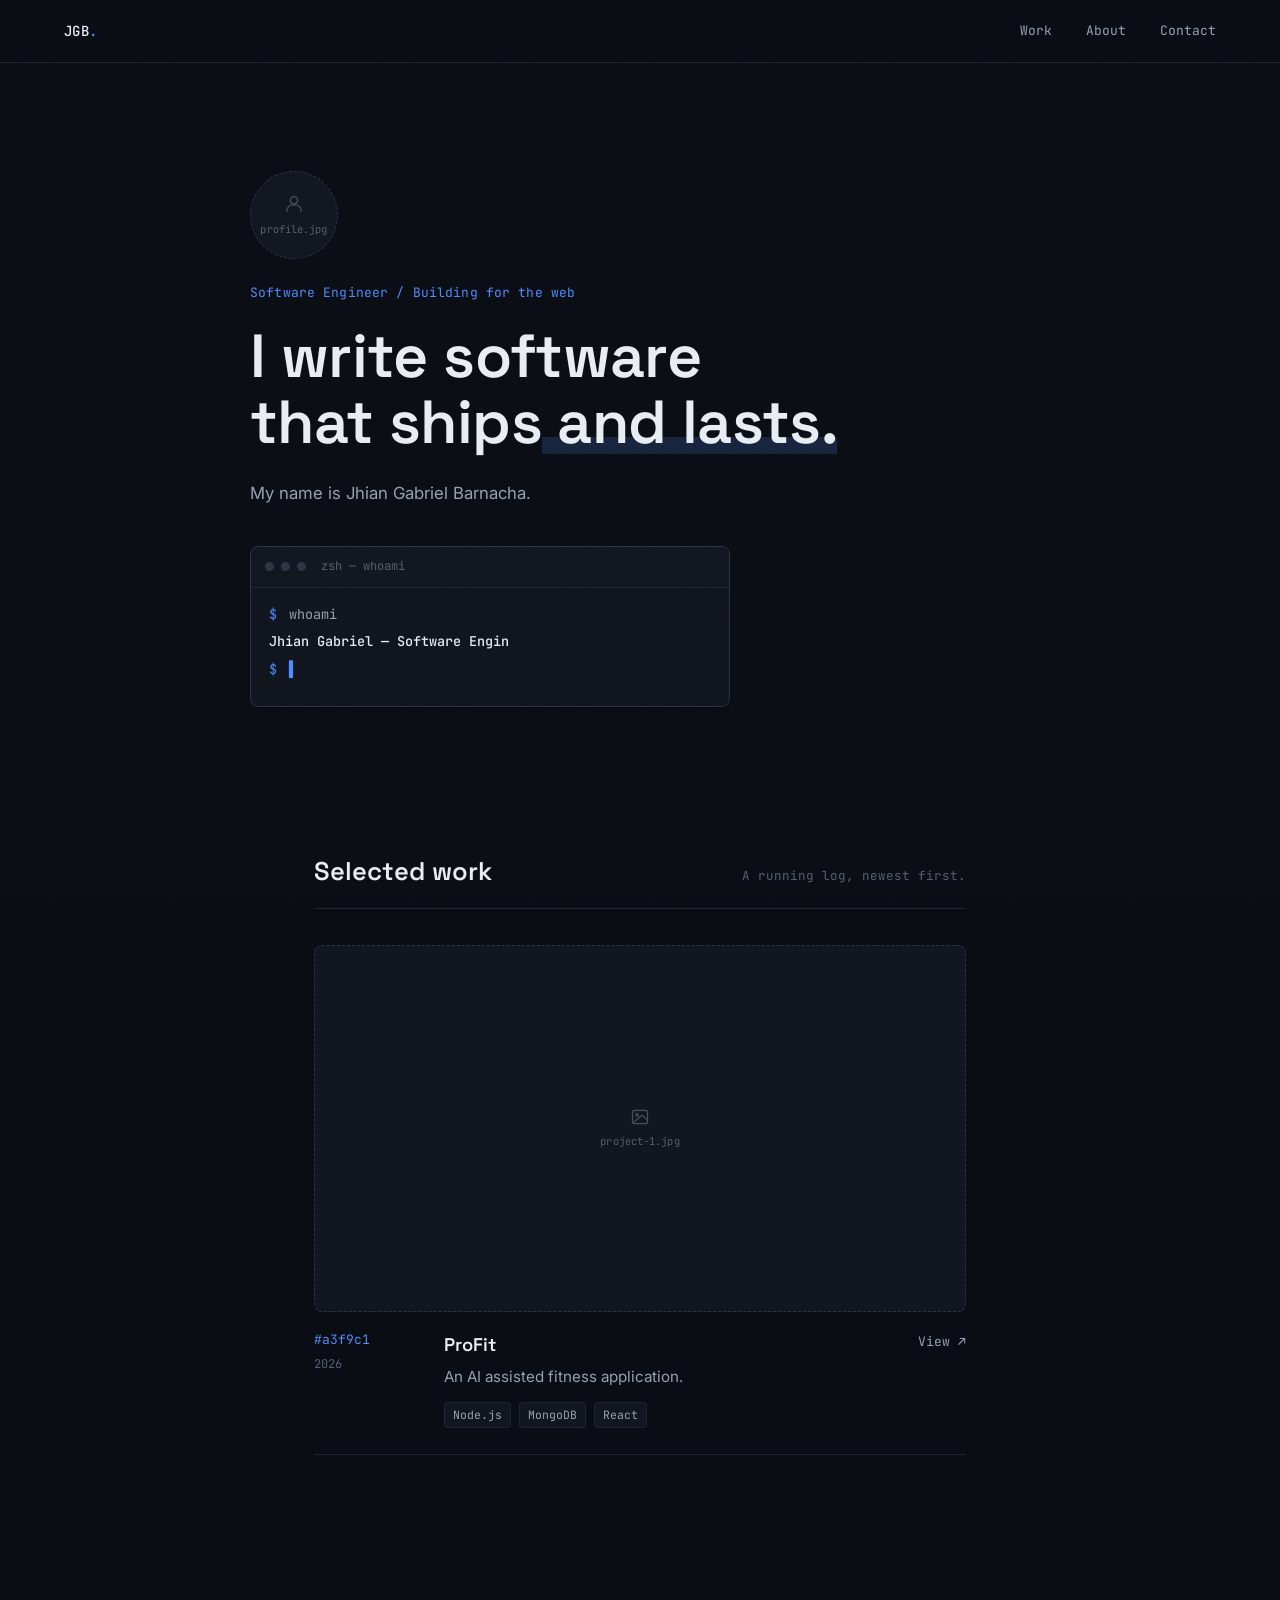
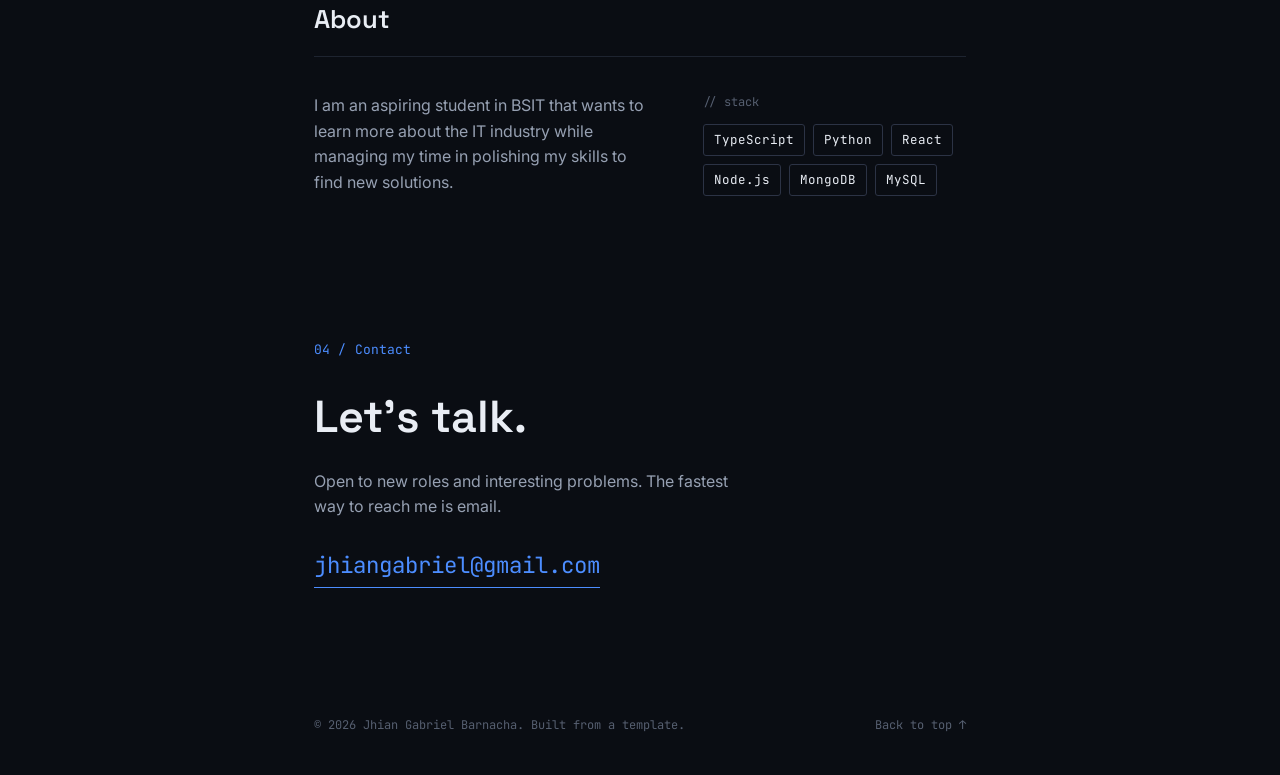
==== index.html @ bc2b0235 "Add files via upload" ====
<!DOCTYPE html>
<html lang="en">
<head>
<meta charset="UTF-8">
<meta name="viewport" content="width=device-width, initial-scale=1.0">
<title>Jhian Gabriel — Software Engineer</title>
<meta name="description" content="Portfolio of Your Name, software engineer.">
<link rel="preconnect" href="https://fonts.googleapis.com">
<link rel="preconnect" href="https://fonts.gstatic.com" crossorigin>
<link href="https://fonts.googleapis.com/css2?family=Space+Grotesk:wght@400;500;600;700&family=Inter:wght@400;500;600&family=JetBrains+Mono:wght@400;500&display=swap" rel="stylesheet">
<link rel="stylesheet" href="styles.css">
</head>
<body>

<div class="grain"></div>

<header class="topbar">
  <a href="#top" class="brand">JGB<span class="brand-dot">.</span></a>
  <nav class="nav">
    <a href="#work"><span class="nav-key"></span>Work</a>
    <a href="#about"><span class="nav-key"></span>About</a>
    <a href="#contact"><span class="nav-key"></span>Contact</a>
  </nav>
</header>

<main id="top">

  <section class="hero">
    <div class="hero-inner">
      <div class="avatar media-frame">
        <span class="media-placeholder">
          <svg viewBox="0 0 24 24" fill="none" stroke="currentColor" stroke-width="1.5" stroke-linecap="round" stroke-linejoin="round"><circle cx="12" cy="8" r="4"></circle><path d="M4 20c0-4.4 3.6-7 8-7s8 2.6 8 7"></path></svg>
          profile.jpg
        </span>
        <img src="profile.jpg" alt="Photo of Jhian Gabriel Barnacha" onerror="this.style.display='none'">
      </div>
      <p class="eyebrow">Software Engineer / Building for the web</p>
      <h1 class="headline">
        <span class="line">I write software</span>
        <span class="line">that ships<span class="accent-underline">&nbsp;and lasts.</span></span>
      </h1>
      <p class="dek">My name is Jhian Gabriel Barnacha.</p>
      <div class="terminal" aria-hidden="true">
        <div class="terminal-bar">
          <span class="dot"></span><span class="dot"></span><span class="dot"></span>
          <span class="terminal-title">zsh — whoami</span>
        </div>
        <div class="terminal-body">
          <p><span class="prompt">$</span> whoami</p>
          <p class="type-line" id="typeLine"></p>
          <p><span class="prompt">$</span> <span class="cursor">▌</span></p>
        </div>
      </div>
    </div>
  </section>

  <section class="work" id="work">
    <div class="section-head">
      <h2>Selected work</h2>
      <p class="section-note">A running log, newest first.</p>
    </div>

    <ul class="log">

      <li class="entry">
        <div class="entry-media media-frame">
          <span class="media-placeholder">
            <svg viewBox="0 0 24 24" fill="none" stroke="currentColor" stroke-width="1.5" stroke-linecap="round" stroke-linejoin="round"><rect x="3" y="4" width="18" height="16" rx="2"></rect><circle cx="8.5" cy="9.5" r="1.5"></circle><path d="M21 16l-5.5-5.5a1.5 1.5 0 0 0-2 0L4 19"></path></svg>
            project-1.jpg
          </span>
          <img src="project-1.jpg" alt="Screenshot of ProFit" onerror="this.style.display='none'">
        </div>
        <div class="entry-row">
          <div class="entry-meta">
            <span class="hash">#a3f9c1</span>
            <span class="date">2026</span>
          </div>
          <div class="entry-body">
            <h3>ProFit</h3>
            <p>An AI assisted fitness application.</p>
            <ul class="stack">
              <li>Node.js</li>
              <li>MongoDB</li>
              <li>React</li>
            </ul>
          </div>
          <a class="entry-link" href="#" target="_blank" rel="noopener">View ↗</a>
        </div>
      </li>

    </ul>
  </section>

  <section class="about" id="about">
    <div class="section-head">
      <h2>About</h2>
    </div>
    <div class="about-grid">
      <p class="about-copy">
        I am an aspiring student in BSIT that wants to learn more about the IT industry while managing my time in polishing my skills to find new solutions.
      </p>
      <div class="skills">
        <p class="skills-label">// stack</p>
        <div class="skills-grid">
          <span>TypeScript</span>
          <span>Python</span>
          <span>React</span>
          <span>Node.js</span>
          <span>MongoDB</span>
          <span>MySQL</span>
        </div>
      </div>
    </div>
  </section>

  <section class="contact" id="contact">
    <div class="contact-inner">
      <p class="eyebrow">04 / Contact</p>
      <h2>Let's talk.</h2>
      <p class="contact-copy">Open to new roles and interesting problems.
        The fastest way to reach me is email.</p>
      <a class="contact-email" href="https://mail.google.com/mail/u/0/?view=cm&to=jhiangabriel@gmail.com">jhiangabriel@gmail.com</a>
      </div>
    </div>
  </section>

</main>

<footer class="footer">
  <p>© <span id="year"></span> Jhian Gabriel Barnacha. Built from a template.</p>
  <a href="#top" class="to-top">Back to top ↑</a>
</footer>

<script src="script.js"></script>
</body>
</html>
---- styles.css ----
/* ---------------------------------------------
   Tokens
--------------------------------------------- */
:root {
  --bg: #0A0D13;
  --bg-alt: #12161F;
  --ink: #E9EDF4;
  --ink-soft: #96A0B2;
  --ink-faint: #565F70;
  --accent: #4C8DFF;
  --accent-soft: #17243D;
  --line: #1E2430;
  --line-strong: #2C3345;

  --font-display: 'Space Grotesk', ui-sans-serif, sans-serif;
  --font-body: 'Inter', ui-sans-serif, sans-serif;
  --font-mono: 'JetBrains Mono', ui-monospace, monospace;

  --max: 780px;
  --gutter: clamp(24px, 6vw, 64px);
}

* { box-sizing: border-box; margin: 0; padding: 0; }

html { scroll-behavior: smooth; }

body {
  background: var(--bg);
  color: var(--ink);
  font-family: var(--font-body);
  font-size: 16px;
  line-height: 1.6;
  -webkit-font-smoothing: antialiased;
}

a { color: inherit; text-decoration: none; }

ul { list-style: none; }

::selection { background: var(--accent-soft); color: var(--accent); }

:focus-visible {
  outline: 2px solid var(--accent);
  outline-offset: 3px;
}

/* subtle paper grain, purely decorative */
.grain {
  position: fixed;
  inset: 0;
  pointer-events: none;
  z-index: 999;
  opacity: 0.025;
  background-image: url("data:image/svg+xml,%3Csvg xmlns='http://www.w3.org/2000/svg' width='120' height='120'%3E%3Cfilter id='n'%3E%3CfeTurbulence type='fractalNoise' baseFrequency='0.9' numOctaves='2' stitchTiles='stitch'/%3E%3C/filter%3E%3Crect width='100%25' height='100%25' filter='url(%23n)'/%3E%3C/svg%3E");
}

/* ---------------------------------------------
   Topbar
--------------------------------------------- */
.topbar {
  position: sticky;
  top: 0;
  z-index: 10;
  display: flex;
  align-items: center;
  justify-content: space-between;
  padding: 20px var(--gutter);
  background: rgba(10, 13, 19, 0.86);
  backdrop-filter: blur(8px);
  border-bottom: 1px solid var(--line);
}

.brand {
  font-family: var(--font-mono);
  font-weight: 500;
  font-size: 14px;
  letter-spacing: 0.02em;
}
.brand-dot { color: var(--accent); }

.nav {
  display: flex;
  gap: 28px;
}
.nav a {
  font-family: var(--font-mono);
  font-size: 13px;
  color: var(--ink-soft);
  display: inline-flex;
  align-items: baseline;
  gap: 6px;
  transition: color 0.15s ease;
}
.nav a:hover { color: var(--ink); }
.nav-key {
  color: var(--ink-faint);
  font-size: 11px;
}

.resume-link {
  font-family: var(--font-mono);
  font-size: 13px;
  border: 1px solid var(--line-strong);
  padding: 6px 12px;
  border-radius: 3px;
  transition: border-color 0.15s ease, color 0.15s ease;
}
.resume-link:hover {
  border-color: var(--accent);
  color: var(--accent);
}

@media (max-width: 640px) {
  .nav { display: none; }
}

/* ---------------------------------------------
   Hero
--------------------------------------------- */
.hero {
  padding: clamp(56px, 12vh, 120px) var(--gutter) clamp(40px, 8vh, 80px);
}
.hero-inner {
  max-width: var(--max);
  margin: 0 auto;
}

.eyebrow {
  font-family: var(--font-mono);
  font-size: 13px;
  color: var(--accent);
  margin-bottom: 20px;
  letter-spacing: 0.01em;
}

.headline {
  font-family: var(--font-display);
  font-weight: 600;
  font-size: clamp(2.4rem, 6vw, 3.8rem);
  line-height: 1.08;
  letter-spacing: -0.01em;
  margin-bottom: 24px;
}
.headline .line { display: block; }

.accent-underline {
  background-image: linear-gradient(var(--accent-soft), var(--accent-soft));
  background-repeat: no-repeat;
  background-size: 100% 0.28em;
  background-position: 0 88%;
}

.dek {
  max-width: 46ch;
  font-size: 1.05rem;
  color: var(--ink-soft);
  margin-bottom: 40px;
}
.dek strong { color: var(--ink); font-weight: 600; }

/* Image placeholder frames (profile + project photos) */
.media-frame {
  position: relative;
  overflow: hidden;
  background: var(--bg-alt);
  border: 1px dashed var(--line-strong);
  display: flex;
  align-items: center;
  justify-content: center;
}
.media-frame img {
  position: absolute;
  inset: 0;
  width: 100%;
  height: 100%;
  object-fit: cover;
  display: block;
}
.media-placeholder {
  display: flex;
  flex-direction: column;
  align-items: center;
  gap: 6px;
  color: var(--ink-faint);
  font-family: var(--font-mono);
  font-size: 10.5px;
  letter-spacing: 0.01em;
  text-align: center;
  padding: 10px;
}
.media-placeholder svg {
  width: 20px;
  height: 20px;
  opacity: 0.8;
}

.avatar {
  width: 88px;
  height: 88px;
  border-radius: 50%;
  margin-bottom: 24px;
}
.avatar .media-placeholder svg { width: 22px; height: 22px; }

/* Terminal signature element */
.terminal {
  max-width: 480px;
  border: 1px solid var(--line-strong);
  border-radius: 8px;
  overflow: hidden;
  background: #10141D;
  box-shadow: 0 1px 2px rgba(0, 0, 0, 0.35);
}
.terminal-bar {
  display: flex;
  align-items: center;
  gap: 7px;
  padding: 10px 14px;
  background: var(--bg-alt);
  border-bottom: 1px solid var(--line);
}
.dot {
  width: 9px; height: 9px;
  border-radius: 50%;
  background: var(--line-strong);
}
.terminal-title {
  margin-left: 8px;
  font-family: var(--font-mono);
  font-size: 12px;
  color: var(--ink-faint);
}
.terminal-body {
  padding: 16px 18px 20px;
  font-family: var(--font-mono);
  font-size: 13.5px;
  color: var(--ink-soft);
}
.terminal-body p { margin-bottom: 6px; }
.prompt { color: var(--accent); margin-right: 4px; }
.type-line {
  color: var(--ink);
  font-weight: 500;
  min-height: 1.2em;
}
.type-line::after {
  content: "";
}
.cursor {
  color: var(--accent);
  animation: blink 1s step-end infinite;
}
@keyframes blink { 50% { opacity: 0; } }

@media (prefers-reduced-motion: reduce) {
  .cursor { animation: none; }
}

/* ---------------------------------------------
   Section shared
--------------------------------------------- */
section { padding: clamp(48px, 8vh, 96px) var(--gutter); }
.work, .about, .contact {
  max-width: var(--max);
  margin: 0 auto;
}

.section-head {
  display: flex;
  align-items: baseline;
  justify-content: space-between;
  gap: 16px;
  margin-bottom: 36px;
  border-bottom: 1px solid var(--line);
  padding-bottom: 16px;
}
.section-head h2 {
  font-family: var(--font-display);
  font-size: 1.6rem;
  font-weight: 600;
}
.section-note {
  font-family: var(--font-mono);
  font-size: 12.5px;
  color: var(--ink-faint);
}

/* ---------------------------------------------
   Work log
--------------------------------------------- */
.log { display: flex; flex-direction: column; }

.entry {
  display: flex;
  flex-direction: column;
  gap: 18px;
  padding: 26px 0;
  border-bottom: 1px solid var(--line);
  transition: background 0.15s ease;
}
.entry:first-child { padding-top: 0; }

.entry-media {
  width: 100%;
  aspect-ratio: 16 / 9;
  border-radius: 8px;
}

.entry-row {
  display: grid;
  grid-template-columns: 110px 1fr auto;
  gap: 20px;
  align-items: start;
}

.entry-meta {
  display: flex;
  flex-direction: column;
  gap: 4px;
  font-family: var(--font-mono);
}
.hash { color: var(--accent); font-size: 13px; }
.date { color: var(--ink-faint); font-size: 12px; }

.entry-body h3 {
  font-family: var(--font-display);
  font-size: 1.15rem;
  font-weight: 600;
  margin-bottom: 6px;
}
.entry-body p {
  color: var(--ink-soft);
  font-size: 0.95rem;
  max-width: 48ch;
  margin-bottom: 12px;
}
.stack {
  display: flex;
  flex-wrap: wrap;
  gap: 8px;
}
.stack li {
  font-family: var(--font-mono);
  font-size: 11.5px;
  color: var(--ink-soft);
  background: var(--bg-alt);
  border: 1px solid var(--line);
  padding: 3px 8px;
  border-radius: 3px;
}

.entry-link {
  font-family: var(--font-mono);
  font-size: 13px;
  color: var(--ink-soft);
  white-space: nowrap;
  align-self: start;
  padding-top: 2px;
  transition: color 0.15s ease;
}
.entry-link:hover { color: var(--accent); }

@media (max-width: 640px) {
  .entry-row {
    grid-template-columns: 1fr;
    gap: 10px;
  }
  .entry-meta {
    flex-direction: row;
    gap: 10px;
  }
}

/* ---------------------------------------------
   About
--------------------------------------------- */
.about-grid {
  display: grid;
  grid-template-columns: 1.3fr 1fr;
  gap: 48px;
}
.about-copy {
  font-size: 1rem;
  color: var(--ink-soft);
}
.skills-label {
  font-family: var(--font-mono);
  font-size: 12px;
  color: var(--ink-faint);
  margin-bottom: 12px;
}
.skills-grid {
  display: flex;
  flex-wrap: wrap;
  gap: 8px;
}
.skills-grid span {
  font-family: var(--font-mono);
  font-size: 12.5px;
  border: 1px solid var(--line-strong);
  padding: 5px 10px;
  border-radius: 3px;
  color: var(--ink);
}

@media (max-width: 640px) {
  .about-grid {
    grid-template-columns: 1fr;
    gap: 28px;
  }
}

/* ---------------------------------------------
   Contact
--------------------------------------------- */
.contact { text-align: left; }
.contact-inner h2 {
  font-family: var(--font-display);
  font-size: clamp(2rem, 5vw, 2.8rem);
  font-weight: 600;
  margin: 8px 0 16px;
}
.contact-copy {
  color: var(--ink-soft);
  max-width: 44ch;
  margin-bottom: 28px;
}
.contact-email {
  display: inline-block;
  font-family: var(--font-mono);
  font-size: clamp(1.1rem, 3vw, 1.4rem);
  color: var(--accent);
  border-bottom: 1px solid var(--accent);
  padding-bottom: 3px;
  margin-bottom: 32px;
}
.socials {
  display: flex;
  gap: 24px;
  flex-wrap: wrap;
}
.socials a {
  font-family: var(--font-mono);
  font-size: 13px;
  color: var(--ink-soft);
  transition: color 0.15s ease;
}
.socials a:hover { color: var(--accent); }

/* ---------------------------------------------
   Footer
--------------------------------------------- */
.footer {
  display: flex;
  align-items: center;
  justify-content: space-between;
  padding: 24px var(--gutter) 40px;
  max-width: var(--max);
  margin: 0 auto;
  font-family: var(--font-mono);
  font-size: 12px;
  color: var(--ink-faint);
}
.to-top { color: var(--ink-faint); transition: color 0.15s ease; }
.to-top:hover { color: var(--accent); }
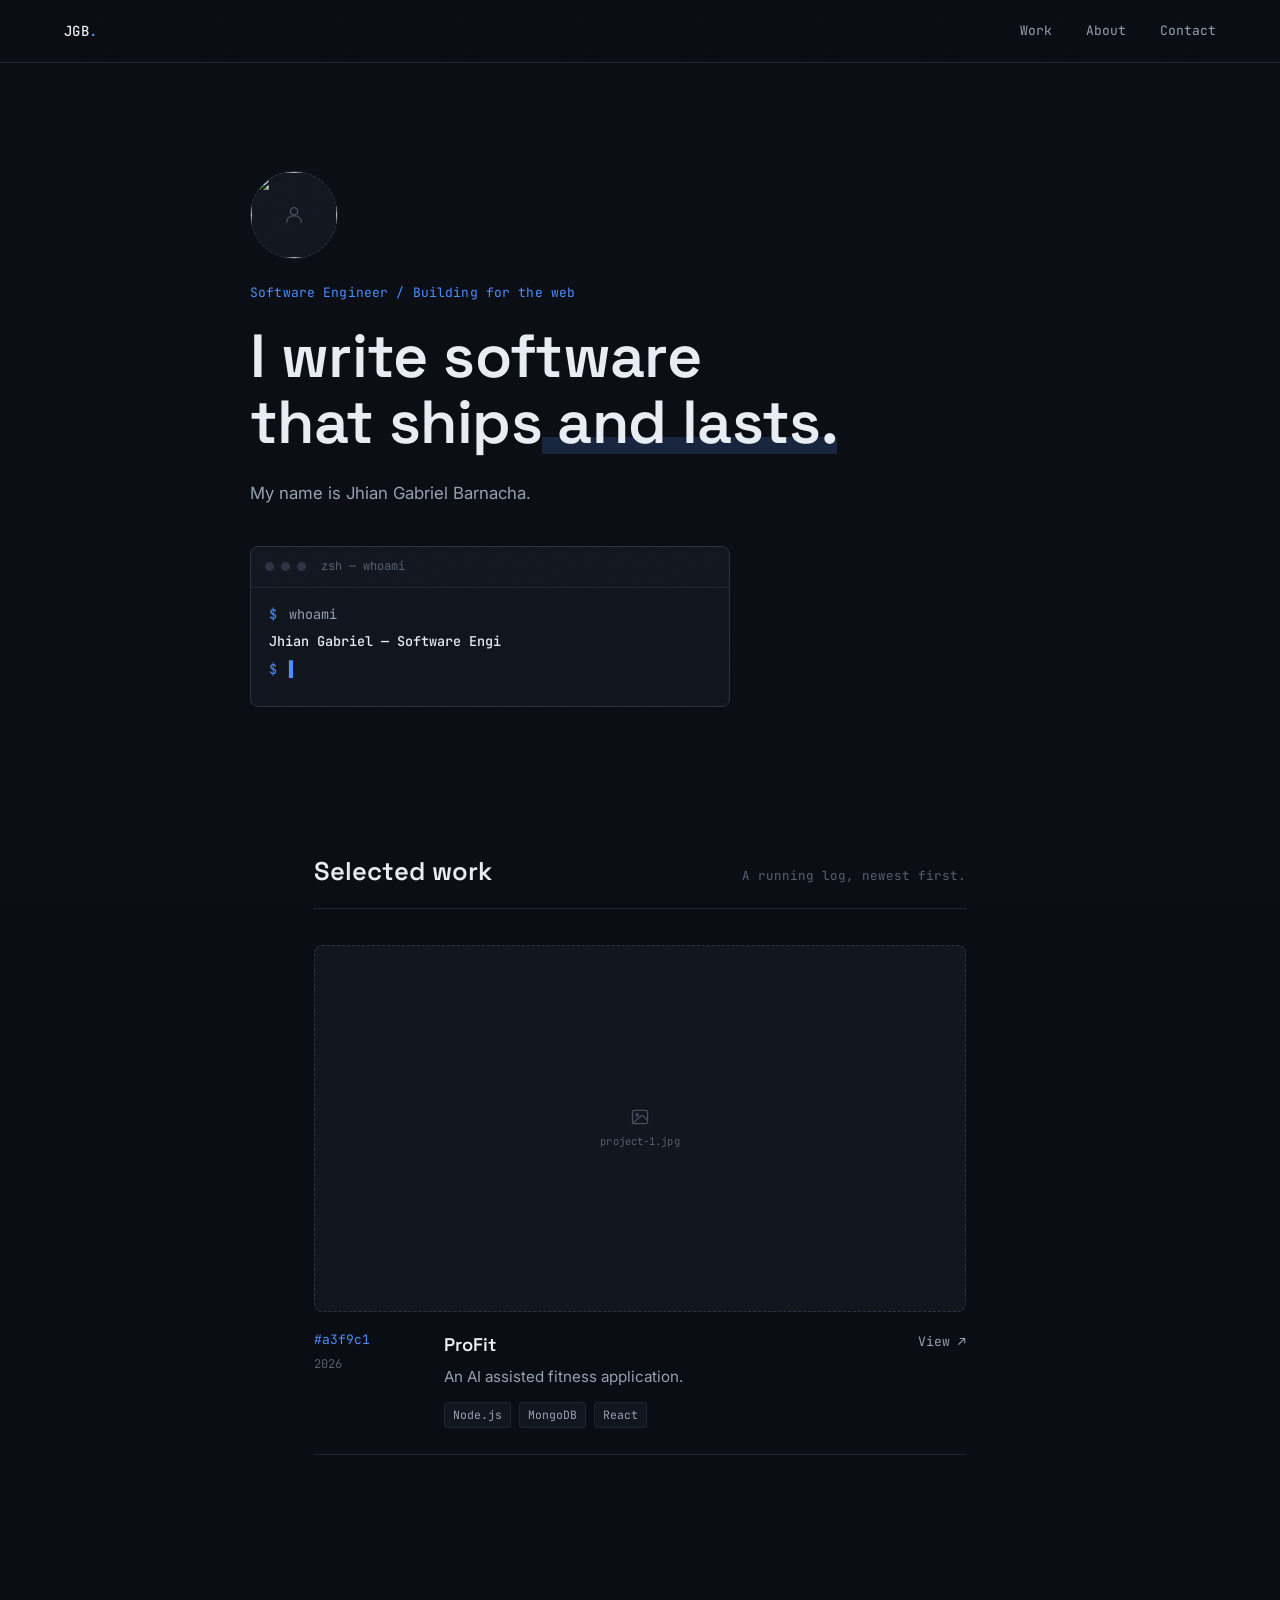
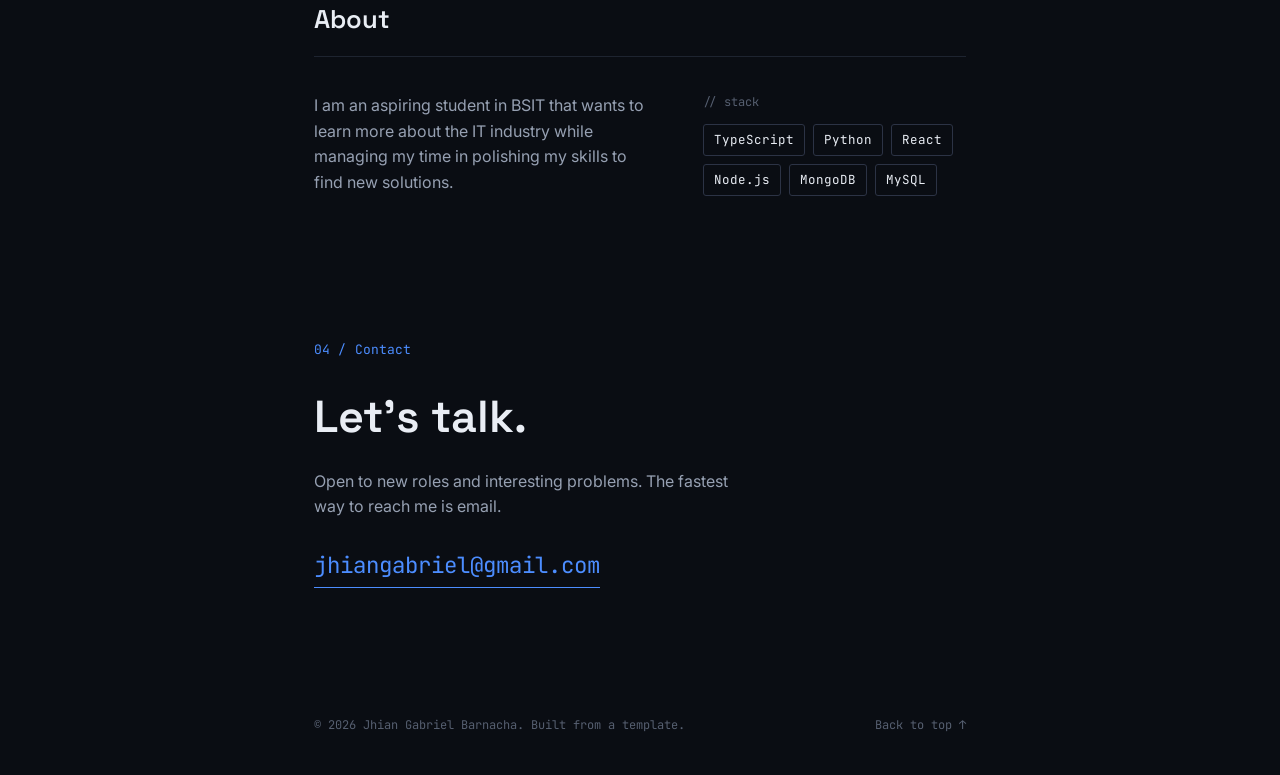
==== commit 5cf7f651: "Update index.html" ====
--- a/index.html
+++ b/index.html
@@ -30,7 +30,7 @@
       <div class="avatar media-frame">
         <span class="media-placeholder">
           <svg viewBox="0 0 24 24" fill="none" stroke="currentColor" stroke-width="1.5" stroke-linecap="round" stroke-linejoin="round"><circle cx="12" cy="8" r="4"></circle><path d="M4 20c0-4.4 3.6-7 8-7s8 2.6 8 7"></path></svg>
-          profile.jpg
+          <img src="profile.jpg">
         </span>
         <img src="profile.jpg" alt="Photo of Jhian Gabriel Barnacha" onerror="this.style.display='none'">
       </div>
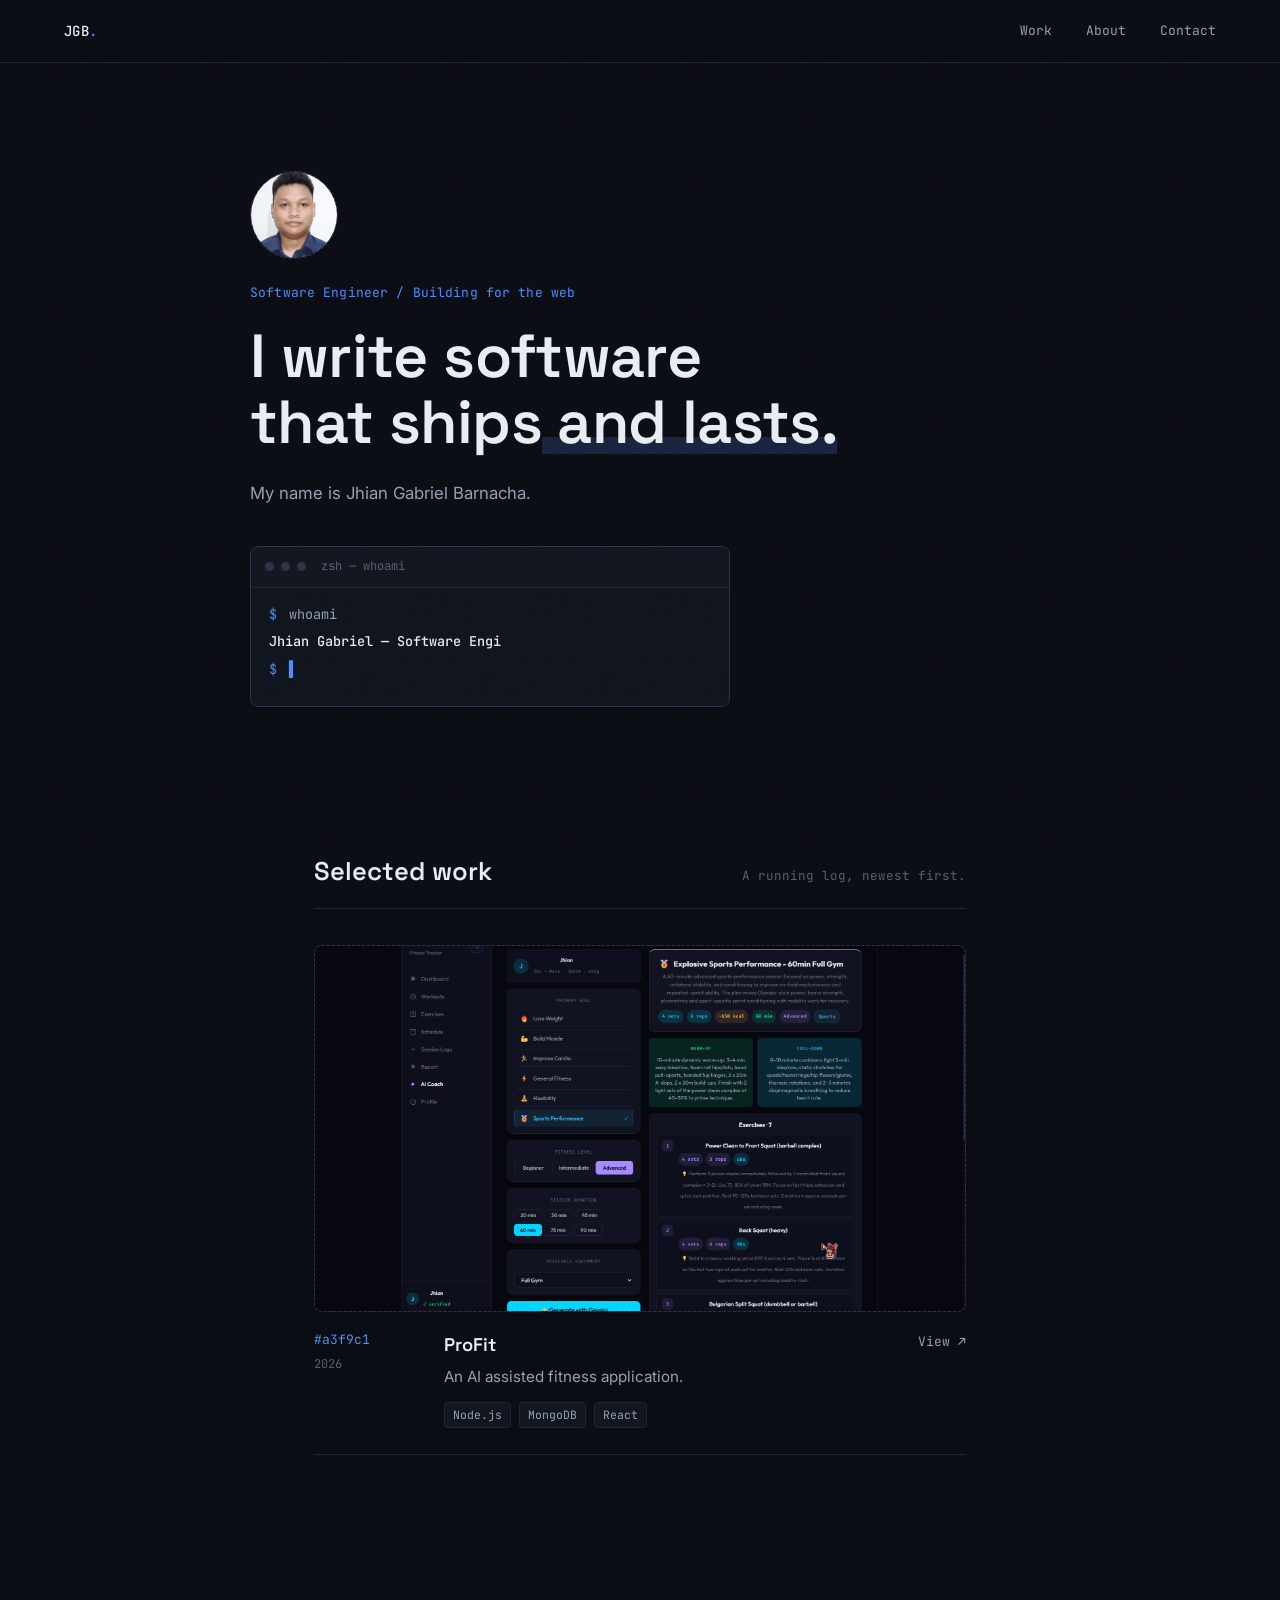
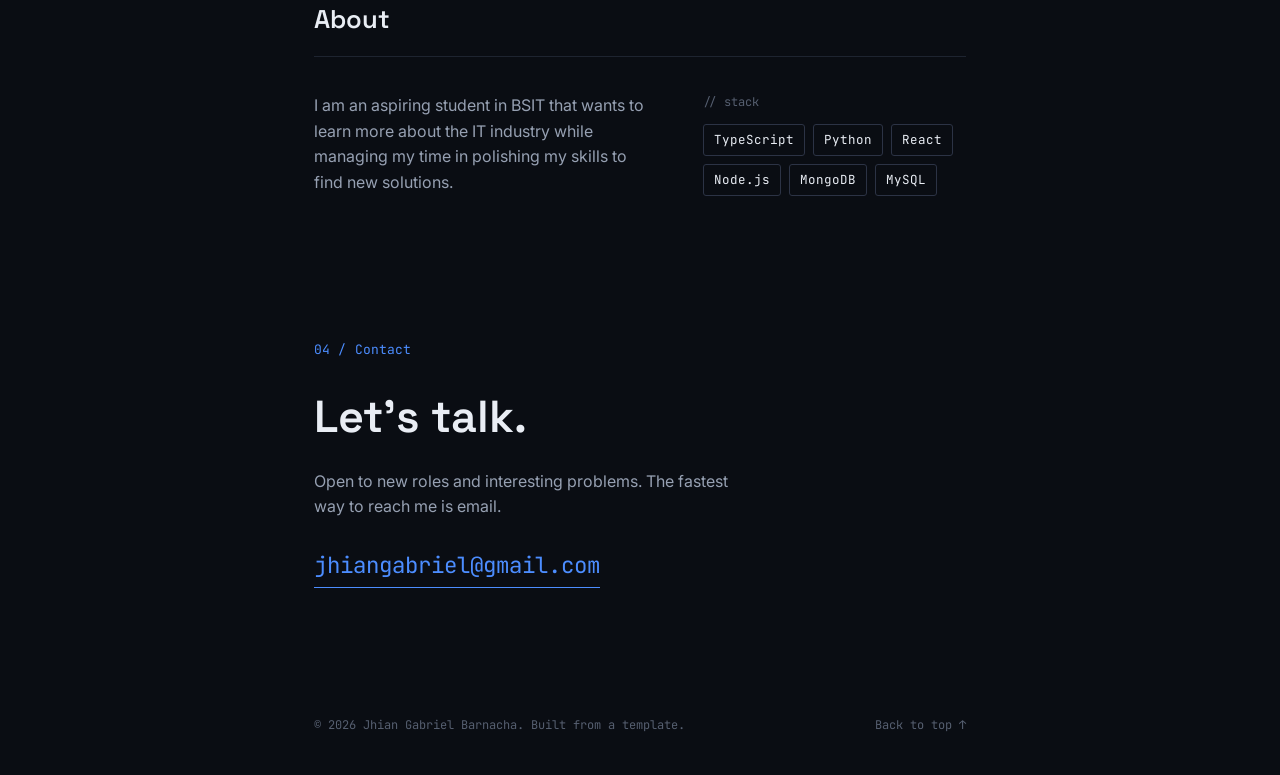
==== commit 01891ed8: "Update index.html" ====
--- a/index.html
+++ b/index.html
@@ -30,9 +30,9 @@
       <div class="avatar media-frame">
         <span class="media-placeholder">
           <svg viewBox="0 0 24 24" fill="none" stroke="currentColor" stroke-width="1.5" stroke-linecap="round" stroke-linejoin="round"><circle cx="12" cy="8" r="4"></circle><path d="M4 20c0-4.4 3.6-7 8-7s8 2.6 8 7"></path></svg>
-          <img src="profile.jpg">
+          profile.jpg
         </span>
-        <img src="profile.jpg" alt="Photo of Jhian Gabriel Barnacha" onerror="this.style.display='none'">
+        <img src="profile.png" alt="Photo of Jhian Gabriel Barnacha" onerror="this.style.display='none'">
       </div>
       <p class="eyebrow">Software Engineer / Building for the web</p>
       <h1 class="headline">
@@ -68,7 +68,7 @@
             <svg viewBox="0 0 24 24" fill="none" stroke="currentColor" stroke-width="1.5" stroke-linecap="round" stroke-linejoin="round"><rect x="3" y="4" width="18" height="16" rx="2"></rect><circle cx="8.5" cy="9.5" r="1.5"></circle><path d="M21 16l-5.5-5.5a1.5 1.5 0 0 0-2 0L4 19"></path></svg>
             project-1.jpg
           </span>
-          <img src="project-1.jpg" alt="Screenshot of ProFit" onerror="this.style.display='none'">
+          <img src="project-1.png" alt="Screenshot of ProFit" onerror="this.style.display='none'">
         </div>
         <div class="entry-row">
           <div class="entry-meta">
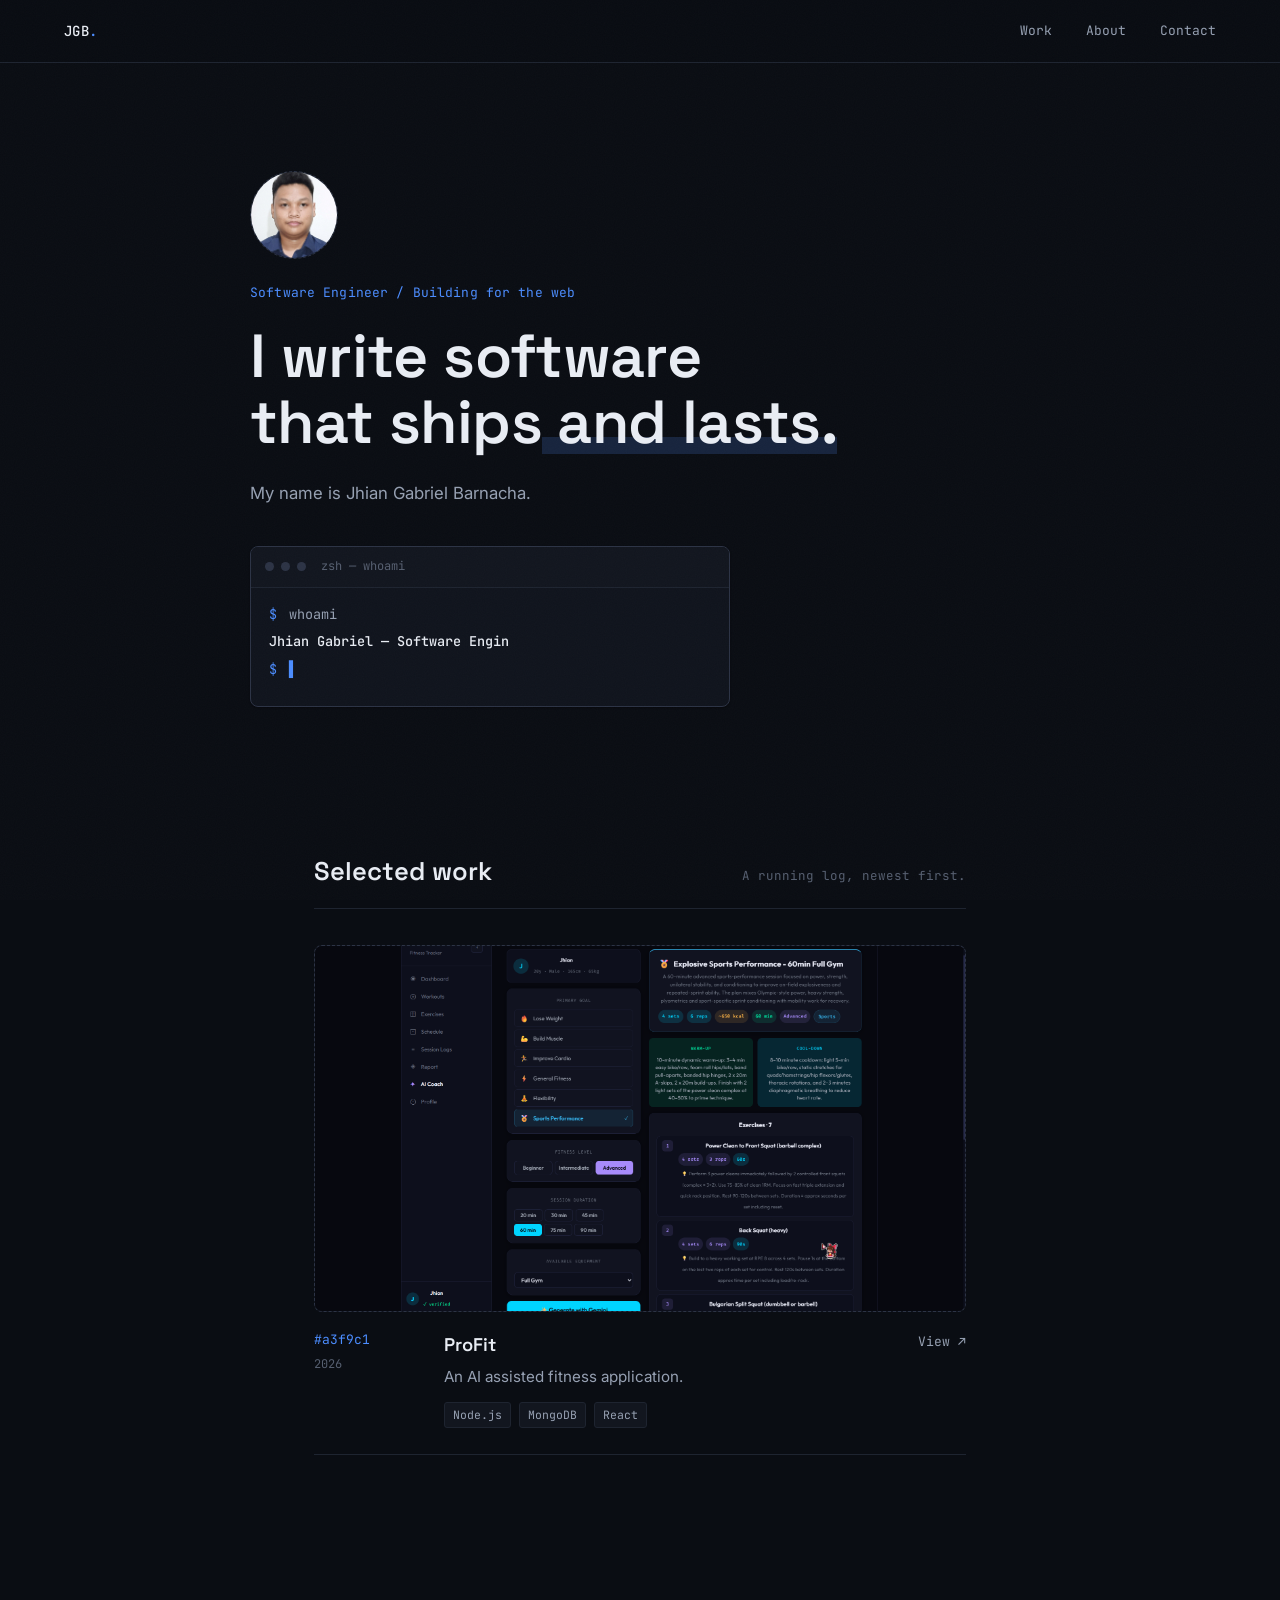
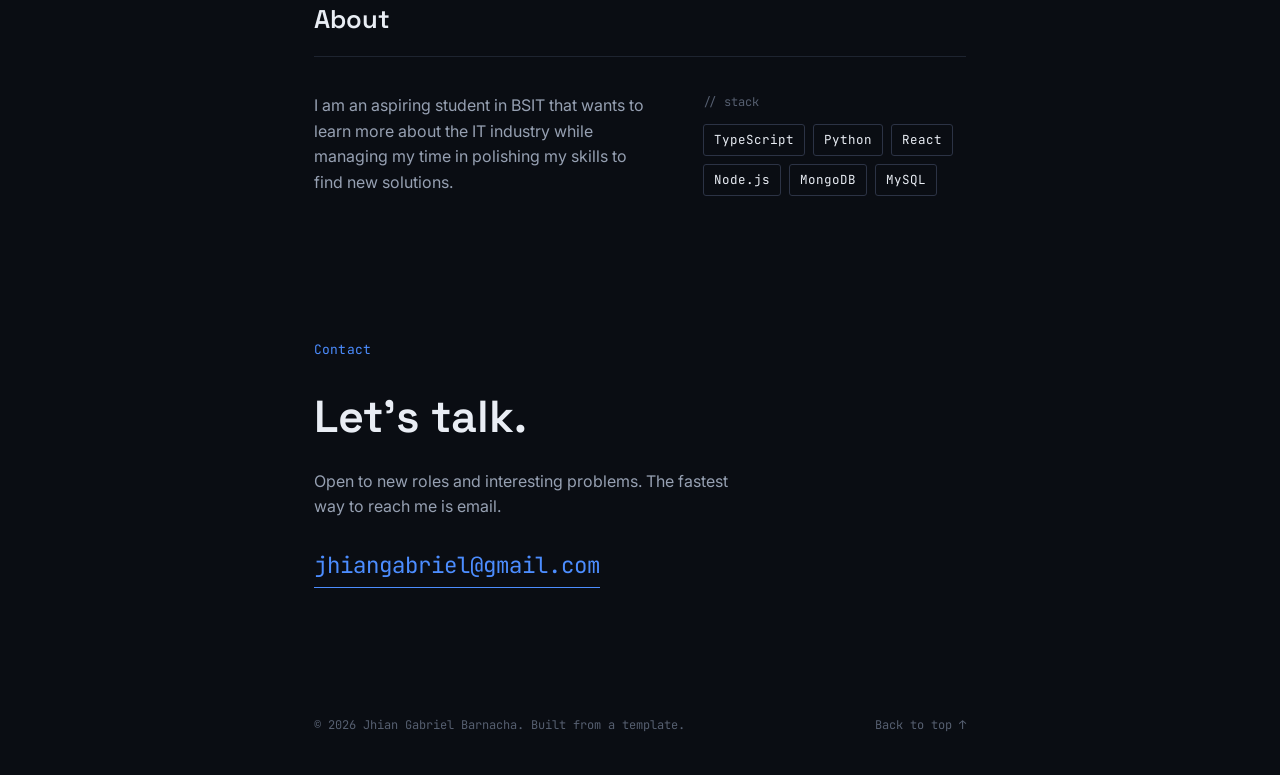
==== commit a161a7e0: "Update index.html" ====
--- a/index.html
+++ b/index.html
@@ -115,7 +115,7 @@
 
   <section class="contact" id="contact">
     <div class="contact-inner">
-      <p class="eyebrow">04 / Contact</p>
+      <p class="eyebrow">Contact</p>
       <h2>Let's talk.</h2>
       <p class="contact-copy">Open to new roles and interesting problems.
         The fastest way to reach me is email.</p>
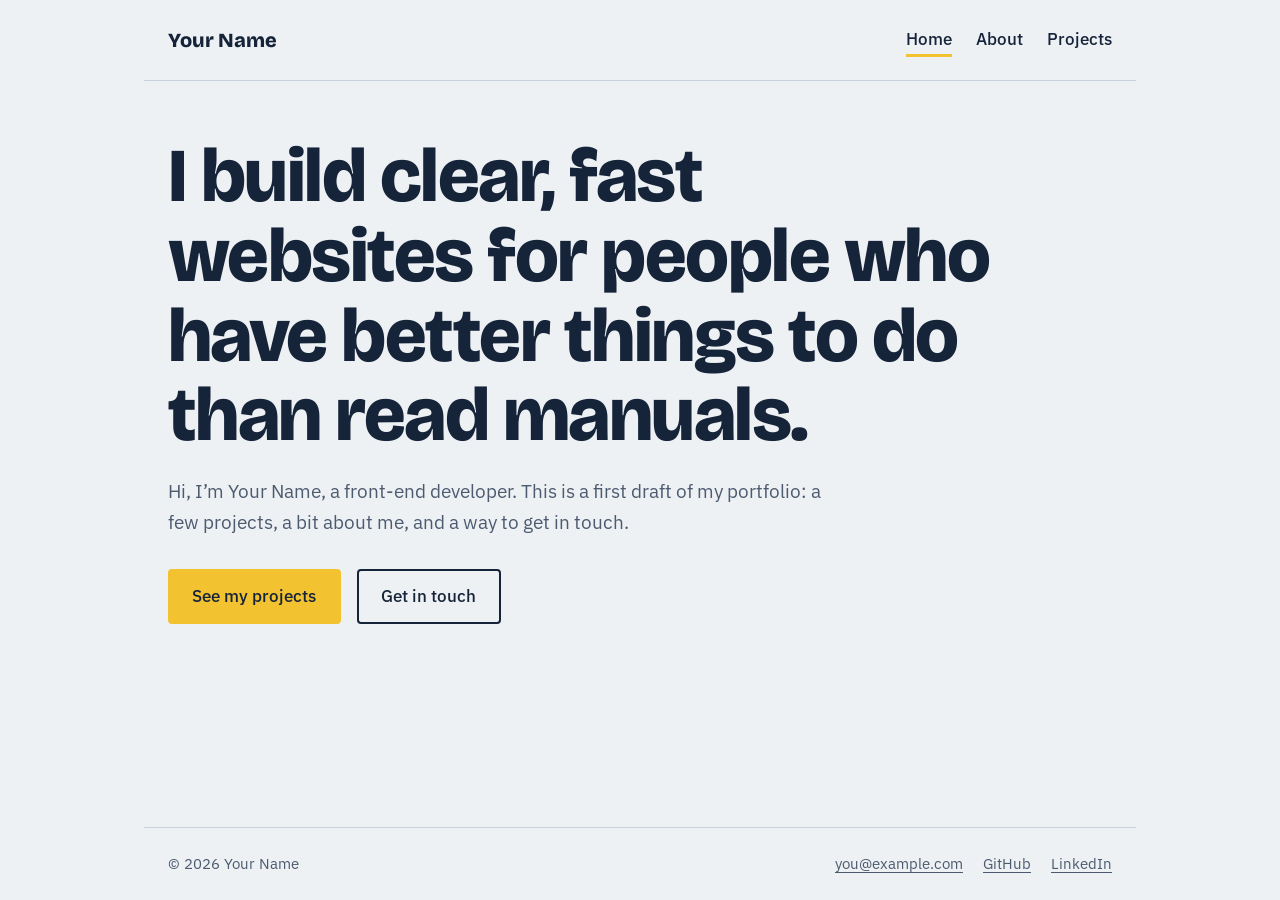
==== commit 3ea28d91: "Add files via upload" ====
--- a/index.html
+++ b/index.html
@@ -1,136 +1,44 @@
-<!DOCTYPE html>
+<!doctype html>
 <html lang="en">
 <head>
-<meta charset="UTF-8">
-<meta name="viewport" content="width=device-width, initial-scale=1.0">
-<title>Jhian Gabriel — Software Engineer</title>
-<meta name="description" content="Portfolio of Your Name, software engineer.">
-<link rel="preconnect" href="https://fonts.googleapis.com">
-<link rel="preconnect" href="https://fonts.gstatic.com" crossorigin>
-<link href="https://fonts.googleapis.com/css2?family=Space+Grotesk:wght@400;500;600;700&family=Inter:wght@400;500;600&family=JetBrains+Mono:wght@400;500&display=swap" rel="stylesheet">
-<link rel="stylesheet" href="styles.css">
+  <meta charset="UTF-8" />
+  <meta name="viewport" content="width=device-width, initial-scale=1.0" />
+  <title>Your Name – Portfolio</title>
+  <link rel="preconnect" href="https://fonts.googleapis.com" />
+  <link rel="preconnect" href="https://fonts.gstatic.com" crossorigin />
+  <link href="https://fonts.googleapis.com/css2?family=Bricolage+Grotesque:opsz,wght@12..96,500;12..96,700;12..96,800&family=IBM+Plex+Sans:wght@400;500&display=swap" rel="stylesheet" />
+  <link rel="stylesheet" href="styles.css" />
 </head>
 <body>
-
-<div class="grain"></div>
-
-<header class="topbar">
-  <a href="#top" class="brand">JGB<span class="brand-dot">.</span></a>
-  <nav class="nav">
-    <a href="#work"><span class="nav-key"></span>Work</a>
-    <a href="#about"><span class="nav-key"></span>About</a>
-    <a href="#contact"><span class="nav-key"></span>Contact</a>
-  </nav>
-</header>
-
-<main id="top">
-
-  <section class="hero">
-    <div class="hero-inner">
-      <div class="avatar media-frame">
-        <span class="media-placeholder">
-          <svg viewBox="0 0 24 24" fill="none" stroke="currentColor" stroke-width="1.5" stroke-linecap="round" stroke-linejoin="round"><circle cx="12" cy="8" r="4"></circle><path d="M4 20c0-4.4 3.6-7 8-7s8 2.6 8 7"></path></svg>
-          profile.jpg
-        </span>
-        <img src="profile.png" alt="Photo of Jhian Gabriel Barnacha" onerror="this.style.display='none'">
+<div class="shell">
+  <header class="header">
+    <a href="index.html" class="brand">Your Name</a>
+    <nav aria-label="Main">
+      <ul class="nav">
+        <li><a href="index.html" aria-current="page">Home</a></li>
+        <li><a href="about.html">About</a></li>
+        <li><a href="projects.html">Projects</a></li>
+      </ul>
+    </nav>
+  </header>
+  <main class="main">
+    <section class="page hero">
+      <h1>I build clear, fast websites for people who have better things to do than read manuals.</h1>
+      <p class="lede">Hi, I’m Your Name, a front-end developer. This is a first draft of my portfolio: a few projects, a bit about me, and a way to get in touch.</p>
+      <div class="actions">
+        <a class="btn" href="projects.html">See my projects</a>
+        <a class="btn ghost" href="mailto:you@example.com">Get in touch</a>
       </div>
-      <p class="eyebrow">Software Engineer / Building for the web</p>
-      <h1 class="headline">
-        <span class="line">I write software</span>
-        <span class="line">that ships<span class="accent-underline">&nbsp;and lasts.</span></span>
-      </h1>
-      <p class="dek">My name is Jhian Gabriel Barnacha.</p>
-      <div class="terminal" aria-hidden="true">
-        <div class="terminal-bar">
-          <span class="dot"></span><span class="dot"></span><span class="dot"></span>
-          <span class="terminal-title">zsh — whoami</span>
-        </div>
-        <div class="terminal-body">
-          <p><span class="prompt">$</span> whoami</p>
-          <p class="type-line" id="typeLine"></p>
-          <p><span class="prompt">$</span> <span class="cursor">▌</span></p>
-        </div>
-      </div>
-    </div>
-  </section>
-
-  <section class="work" id="work">
-    <div class="section-head">
-      <h2>Selected work</h2>
-      <p class="section-note">A running log, newest first.</p>
-    </div>
-
-    <ul class="log">
-
-      <li class="entry">
-        <div class="entry-media media-frame">
-          <span class="media-placeholder">
-            <svg viewBox="0 0 24 24" fill="none" stroke="currentColor" stroke-width="1.5" stroke-linecap="round" stroke-linejoin="round"><rect x="3" y="4" width="18" height="16" rx="2"></rect><circle cx="8.5" cy="9.5" r="1.5"></circle><path d="M21 16l-5.5-5.5a1.5 1.5 0 0 0-2 0L4 19"></path></svg>
-            project-1.jpg
-          </span>
-          <img src="project-1.png" alt="Screenshot of ProFit" onerror="this.style.display='none'">
-        </div>
-        <div class="entry-row">
-          <div class="entry-meta">
-            <span class="hash">#a3f9c1</span>
-            <span class="date">2026</span>
-          </div>
-          <div class="entry-body">
-            <h3>ProFit</h3>
-            <p>An AI assisted fitness application.</p>
-            <ul class="stack">
-              <li>Node.js</li>
-              <li>MongoDB</li>
-              <li>React</li>
-            </ul>
-          </div>
-          <a class="entry-link" href="#" target="_blank" rel="noopener">View ↗</a>
-        </div>
-      </li>
-
+    </section>
+  </main>
+  <footer class="footer">
+    <p>© 2026 Your Name</p>
+    <ul>
+      <li><a href="mailto:you@example.com">you@example.com</a></li>
+      <li><a href="https://github.com/">GitHub</a></li>
+      <li><a href="https://linkedin.com/">LinkedIn</a></li>
     </ul>
-  </section>
-
-  <section class="about" id="about">
-    <div class="section-head">
-      <h2>About</h2>
-    </div>
-    <div class="about-grid">
-      <p class="about-copy">
-        I am an aspiring student in BSIT that wants to learn more about the IT industry while managing my time in polishing my skills to find new solutions.
-      </p>
-      <div class="skills">
-        <p class="skills-label">// stack</p>
-        <div class="skills-grid">
-          <span>TypeScript</span>
-          <span>Python</span>
-          <span>React</span>
-          <span>Node.js</span>
-          <span>MongoDB</span>
-          <span>MySQL</span>
-        </div>
-      </div>
-    </div>
-  </section>
-
-  <section class="contact" id="contact">
-    <div class="contact-inner">
-      <p class="eyebrow">Contact</p>
-      <h2>Let's talk.</h2>
-      <p class="contact-copy">Open to new roles and interesting problems.
-        The fastest way to reach me is email.</p>
-      <a class="contact-email" href="https://mail.google.com/mail/u/0/?view=cm&to=jhiangabriel@gmail.com">jhiangabriel@gmail.com</a>
-      </div>
-    </div>
-  </section>
-
-</main>
-
-<footer class="footer">
-  <p>© <span id="year"></span> Jhian Gabriel Barnacha. Built from a template.</p>
-  <a href="#top" class="to-top">Back to top ↑</a>
-</footer>
-
-<script src="script.js"></script>
+  </footer>
+</div>
 </body>
 </html>
--- a/styles.css
+++ b/styles.css
@@ -1,465 +1,82 @@
-/* ---------------------------------------------
-   Tokens
---------------------------------------------- */
 :root {
-  --bg: #0A0D13;
-  --bg-alt: #12161F;
-  --ink: #E9EDF4;
-  --ink-soft: #96A0B2;
-  --ink-faint: #565F70;
-  --accent: #4C8DFF;
-  --accent-soft: #17243D;
-  --line: #1E2430;
-  --line-strong: #2C3345;
+  --paper: #eef1f4;
+  --ink: #16243a;
+  --muted: #4d5b70;
+  --line: #c9d1db;
+  --signal: #f2c230;
+  --surface: #ffffff;
+  --display: "Bricolage Grotesque", "Helvetica Neue", Arial, sans-serif;
+  --body: "IBM Plex Sans", system-ui, -apple-system, "Segoe UI", sans-serif;
+}
+@media (prefers-color-scheme: dark) {
+  :root {
+    --paper: #0f1827;
+    --ink: #e8edf4;
+    --muted: #a3b0c2;
+    --line: #2a3a52;
+    --surface: #17233a;
+  }
+}
+* { box-sizing: border-box; }
+body {
+  margin: 0;
+  background: var(--paper);
+  color: var(--ink);
+  font-family: var(--body);
+  font-size: 1.0625rem;
+  line-height: 1.6;
+}
+a { color: inherit; text-underline-offset: 3px; }
+:focus-visible { outline: 3px solid var(--signal); outline-offset: 3px; }
 
-  --font-display: 'Space Grotesk', ui-sans-serif, sans-serif;
-  --font-body: 'Inter', ui-sans-serif, sans-serif;
-  --font-mono: 'JetBrains Mono', ui-monospace, monospace;
+.shell { min-height: 100vh; display: flex; flex-direction: column; }
+.header, .footer, .main { width: 100%; max-width: 62rem; margin: 0 auto; padding-inline: 1.5rem; }
+.header {
+  display: flex; flex-wrap: wrap; align-items: center; justify-content: space-between;
+  gap: 1rem; padding-block: 1.5rem; border-bottom: 1px solid var(--line);
+}
+.brand { font-family: var(--display); font-weight: 800; font-size: 1.25rem; text-decoration: none; }
+.nav { list-style: none; display: flex; gap: 1.5rem; margin: 0; padding: 0; }
+.nav a { text-decoration: none; font-weight: 500; padding-block: .25rem; border-bottom: 3px solid transparent; }
+.nav a:hover { border-bottom-color: var(--line); }
+.nav a.active { border-bottom-color: var(--signal); }
 
-  --max: 780px;
-  --gutter: clamp(24px, 6vw, 64px);
+.main { flex: 1; padding-block: 3.5rem; }
+.page h1 { font-family: var(--display); font-weight: 800; line-height: 1.05; letter-spacing: -0.02em; font-size: clamp(2.25rem, 6vw, 3.5rem); margin: 0 0 1.25rem; max-width: 20ch; }
+.page h2 { font-family: var(--display); font-weight: 700; font-size: 1.35rem; margin: 2.5rem 0 .75rem; }
+.hero h1 { font-size: clamp(2.5rem, 7vw, 4.75rem); max-width: 18ch; }
+.lede { max-width: 60ch; color: var(--muted); font-size: 1.1875rem; }
+
+.actions { display: flex; flex-wrap: wrap; gap: 1rem; margin-top: 2rem; }
+.btn {
+  display: inline-block; padding: .75rem 1.4rem; border-radius: 4px; text-decoration: none; font-weight: 500;
+  background: var(--signal); color: #16243a; border: 2px solid var(--signal);
+}
+.btn:hover { filter: brightness(.95); }
+.btn.ghost { background: transparent; color: var(--ink); border-color: var(--ink); }
+
+.skills { list-style: none; padding: 0; margin: 0; display: flex; flex-wrap: wrap; gap: .6rem; }
+.skills li { padding: .35rem .9rem; border: 1px solid var(--ink); border-radius: 999px; }
+
+.grid { display: grid; gap: 1.5rem; grid-template-columns: repeat(auto-fit, minmax(16rem, 1fr)); margin-top: 2.5rem; }
+.card { background: var(--surface); border: 1px solid var(--line); padding: 1rem 1rem 1.5rem; }
+.card h2 { margin: 1rem 0 .4rem; }
+.card p { margin: 0; color: var(--muted); }
+.thumb {
+  aspect-ratio: 16 / 10;
+  background:
+    repeating-linear-gradient(135deg, transparent 0 14px, hsl(var(--h) 60% 100% / .35) 14px 16px),
+    hsl(var(--h) 55% 45%);
 }
 
-* { box-sizing: border-box; margin: 0; padding: 0; }
+.contact { list-style: none; padding: 0; margin: 2rem 0 0; display: grid; gap: .5rem; }
 
-html { scroll-behavior: smooth; }
+.footer {
+  display: flex; flex-wrap: wrap; justify-content: space-between; gap: .5rem;
+  padding-block: 1.5rem; border-top: 1px solid var(--line); color: var(--muted); font-size: .9375rem;
+}
+.footer p { margin: 0; }
 
-body {
-  background: var(--bg);
-  color: var(--ink);
-  font-family: var(--font-body);
-  font-size: 16px;
-  line-height: 1.6;
-  -webkit-font-smoothing: antialiased;
-}
-
-a { color: inherit; text-decoration: none; }
-
-ul { list-style: none; }
-
-::selection { background: var(--accent-soft); color: var(--accent); }
-
-:focus-visible {
-  outline: 2px solid var(--accent);
-  outline-offset: 3px;
-}
-
-/* subtle paper grain, purely decorative */
-.grain {
-  position: fixed;
-  inset: 0;
-  pointer-events: none;
-  z-index: 999;
-  opacity: 0.025;
-  background-image: url("data:image/svg+xml,%3Csvg xmlns='http://www.w3.org/2000/svg' width='120' height='120'%3E%3Cfilter id='n'%3E%3CfeTurbulence type='fractalNoise' baseFrequency='0.9' numOctaves='2' stitchTiles='stitch'/%3E%3C/filter%3E%3Crect width='100%25' height='100%25' filter='url(%23n)'/%3E%3C/svg%3E");
-}
-
-/* ---------------------------------------------
-   Topbar
---------------------------------------------- */
-.topbar {
-  position: sticky;
-  top: 0;
-  z-index: 10;
-  display: flex;
-  align-items: center;
-  justify-content: space-between;
-  padding: 20px var(--gutter);
-  background: rgba(10, 13, 19, 0.86);
-  backdrop-filter: blur(8px);
-  border-bottom: 1px solid var(--line);
-}
-
-.brand {
-  font-family: var(--font-mono);
-  font-weight: 500;
-  font-size: 14px;
-  letter-spacing: 0.02em;
-}
-.brand-dot { color: var(--accent); }
-
-.nav {
-  display: flex;
-  gap: 28px;
-}
-.nav a {
-  font-family: var(--font-mono);
-  font-size: 13px;
-  color: var(--ink-soft);
-  display: inline-flex;
-  align-items: baseline;
-  gap: 6px;
-  transition: color 0.15s ease;
-}
-.nav a:hover { color: var(--ink); }
-.nav-key {
-  color: var(--ink-faint);
-  font-size: 11px;
-}
-
-.resume-link {
-  font-family: var(--font-mono);
-  font-size: 13px;
-  border: 1px solid var(--line-strong);
-  padding: 6px 12px;
-  border-radius: 3px;
-  transition: border-color 0.15s ease, color 0.15s ease;
-}
-.resume-link:hover {
-  border-color: var(--accent);
-  color: var(--accent);
-}
-
-@media (max-width: 640px) {
-  .nav { display: none; }
-}
-
-/* ---------------------------------------------
-   Hero
---------------------------------------------- */
-.hero {
-  padding: clamp(56px, 12vh, 120px) var(--gutter) clamp(40px, 8vh, 80px);
-}
-.hero-inner {
-  max-width: var(--max);
-  margin: 0 auto;
-}
-
-.eyebrow {
-  font-family: var(--font-mono);
-  font-size: 13px;
-  color: var(--accent);
-  margin-bottom: 20px;
-  letter-spacing: 0.01em;
-}
-
-.headline {
-  font-family: var(--font-display);
-  font-weight: 600;
-  font-size: clamp(2.4rem, 6vw, 3.8rem);
-  line-height: 1.08;
-  letter-spacing: -0.01em;
-  margin-bottom: 24px;
-}
-.headline .line { display: block; }
-
-.accent-underline {
-  background-image: linear-gradient(var(--accent-soft), var(--accent-soft));
-  background-repeat: no-repeat;
-  background-size: 100% 0.28em;
-  background-position: 0 88%;
-}
-
-.dek {
-  max-width: 46ch;
-  font-size: 1.05rem;
-  color: var(--ink-soft);
-  margin-bottom: 40px;
-}
-.dek strong { color: var(--ink); font-weight: 600; }
-
-/* Image placeholder frames (profile + project photos) */
-.media-frame {
-  position: relative;
-  overflow: hidden;
-  background: var(--bg-alt);
-  border: 1px dashed var(--line-strong);
-  display: flex;
-  align-items: center;
-  justify-content: center;
-}
-.media-frame img {
-  position: absolute;
-  inset: 0;
-  width: 100%;
-  height: 100%;
-  object-fit: cover;
-  display: block;
-}
-.media-placeholder {
-  display: flex;
-  flex-direction: column;
-  align-items: center;
-  gap: 6px;
-  color: var(--ink-faint);
-  font-family: var(--font-mono);
-  font-size: 10.5px;
-  letter-spacing: 0.01em;
-  text-align: center;
-  padding: 10px;
-}
-.media-placeholder svg {
-  width: 20px;
-  height: 20px;
-  opacity: 0.8;
-}
-
-.avatar {
-  width: 88px;
-  height: 88px;
-  border-radius: 50%;
-  margin-bottom: 24px;
-}
-.avatar .media-placeholder svg { width: 22px; height: 22px; }
-
-/* Terminal signature element */
-.terminal {
-  max-width: 480px;
-  border: 1px solid var(--line-strong);
-  border-radius: 8px;
-  overflow: hidden;
-  background: #10141D;
-  box-shadow: 0 1px 2px rgba(0, 0, 0, 0.35);
-}
-.terminal-bar {
-  display: flex;
-  align-items: center;
-  gap: 7px;
-  padding: 10px 14px;
-  background: var(--bg-alt);
-  border-bottom: 1px solid var(--line);
-}
-.dot {
-  width: 9px; height: 9px;
-  border-radius: 50%;
-  background: var(--line-strong);
-}
-.terminal-title {
-  margin-left: 8px;
-  font-family: var(--font-mono);
-  font-size: 12px;
-  color: var(--ink-faint);
-}
-.terminal-body {
-  padding: 16px 18px 20px;
-  font-family: var(--font-mono);
-  font-size: 13.5px;
-  color: var(--ink-soft);
-}
-.terminal-body p { margin-bottom: 6px; }
-.prompt { color: var(--accent); margin-right: 4px; }
-.type-line {
-  color: var(--ink);
-  font-weight: 500;
-  min-height: 1.2em;
-}
-.type-line::after {
-  content: "";
-}
-.cursor {
-  color: var(--accent);
-  animation: blink 1s step-end infinite;
-}
-@keyframes blink { 50% { opacity: 0; } }
-
-@media (prefers-reduced-motion: reduce) {
-  .cursor { animation: none; }
-}
-
-/* ---------------------------------------------
-   Section shared
---------------------------------------------- */
-section { padding: clamp(48px, 8vh, 96px) var(--gutter); }
-.work, .about, .contact {
-  max-width: var(--max);
-  margin: 0 auto;
-}
-
-.section-head {
-  display: flex;
-  align-items: baseline;
-  justify-content: space-between;
-  gap: 16px;
-  margin-bottom: 36px;
-  border-bottom: 1px solid var(--line);
-  padding-bottom: 16px;
-}
-.section-head h2 {
-  font-family: var(--font-display);
-  font-size: 1.6rem;
-  font-weight: 600;
-}
-.section-note {
-  font-family: var(--font-mono);
-  font-size: 12.5px;
-  color: var(--ink-faint);
-}
-
-/* ---------------------------------------------
-   Work log
---------------------------------------------- */
-.log { display: flex; flex-direction: column; }
-
-.entry {
-  display: flex;
-  flex-direction: column;
-  gap: 18px;
-  padding: 26px 0;
-  border-bottom: 1px solid var(--line);
-  transition: background 0.15s ease;
-}
-.entry:first-child { padding-top: 0; }
-
-.entry-media {
-  width: 100%;
-  aspect-ratio: 16 / 9;
-  border-radius: 8px;
-}
-
-.entry-row {
-  display: grid;
-  grid-template-columns: 110px 1fr auto;
-  gap: 20px;
-  align-items: start;
-}
-
-.entry-meta {
-  display: flex;
-  flex-direction: column;
-  gap: 4px;
-  font-family: var(--font-mono);
-}
-.hash { color: var(--accent); font-size: 13px; }
-.date { color: var(--ink-faint); font-size: 12px; }
-
-.entry-body h3 {
-  font-family: var(--font-display);
-  font-size: 1.15rem;
-  font-weight: 600;
-  margin-bottom: 6px;
-}
-.entry-body p {
-  color: var(--ink-soft);
-  font-size: 0.95rem;
-  max-width: 48ch;
-  margin-bottom: 12px;
-}
-.stack {
-  display: flex;
-  flex-wrap: wrap;
-  gap: 8px;
-}
-.stack li {
-  font-family: var(--font-mono);
-  font-size: 11.5px;
-  color: var(--ink-soft);
-  background: var(--bg-alt);
-  border: 1px solid var(--line);
-  padding: 3px 8px;
-  border-radius: 3px;
-}
-
-.entry-link {
-  font-family: var(--font-mono);
-  font-size: 13px;
-  color: var(--ink-soft);
-  white-space: nowrap;
-  align-self: start;
-  padding-top: 2px;
-  transition: color 0.15s ease;
-}
-.entry-link:hover { color: var(--accent); }
-
-@media (max-width: 640px) {
-  .entry-row {
-    grid-template-columns: 1fr;
-    gap: 10px;
-  }
-  .entry-meta {
-    flex-direction: row;
-    gap: 10px;
-  }
-}
-
-/* ---------------------------------------------
-   About
---------------------------------------------- */
-.about-grid {
-  display: grid;
-  grid-template-columns: 1.3fr 1fr;
-  gap: 48px;
-}
-.about-copy {
-  font-size: 1rem;
-  color: var(--ink-soft);
-}
-.skills-label {
-  font-family: var(--font-mono);
-  font-size: 12px;
-  color: var(--ink-faint);
-  margin-bottom: 12px;
-}
-.skills-grid {
-  display: flex;
-  flex-wrap: wrap;
-  gap: 8px;
-}
-.skills-grid span {
-  font-family: var(--font-mono);
-  font-size: 12.5px;
-  border: 1px solid var(--line-strong);
-  padding: 5px 10px;
-  border-radius: 3px;
-  color: var(--ink);
-}
-
-@media (max-width: 640px) {
-  .about-grid {
-    grid-template-columns: 1fr;
-    gap: 28px;
-  }
-}
-
-/* ---------------------------------------------
-   Contact
---------------------------------------------- */
-.contact { text-align: left; }
-.contact-inner h2 {
-  font-family: var(--font-display);
-  font-size: clamp(2rem, 5vw, 2.8rem);
-  font-weight: 600;
-  margin: 8px 0 16px;
-}
-.contact-copy {
-  color: var(--ink-soft);
-  max-width: 44ch;
-  margin-bottom: 28px;
-}
-.contact-email {
-  display: inline-block;
-  font-family: var(--font-mono);
-  font-size: clamp(1.1rem, 3vw, 1.4rem);
-  color: var(--accent);
-  border-bottom: 1px solid var(--accent);
-  padding-bottom: 3px;
-  margin-bottom: 32px;
-}
-.socials {
-  display: flex;
-  gap: 24px;
-  flex-wrap: wrap;
-}
-.socials a {
-  font-family: var(--font-mono);
-  font-size: 13px;
-  color: var(--ink-soft);
-  transition: color 0.15s ease;
-}
-.socials a:hover { color: var(--accent); }
-
-/* ---------------------------------------------
-   Footer
---------------------------------------------- */
-.footer {
-  display: flex;
-  align-items: center;
-  justify-content: space-between;
-  padding: 24px var(--gutter) 40px;
-  max-width: var(--max);
-  margin: 0 auto;
-  font-family: var(--font-mono);
-  font-size: 12px;
-  color: var(--ink-faint);
-}
-.to-top { color: var(--ink-faint); transition: color 0.15s ease; }
-.to-top:hover { color: var(--accent); }
+.nav a[aria-current="page"] { border-bottom-color: var(--signal); }
+.footer { align-items: baseline; }
+.footer ul { list-style: none; display: flex; flex-wrap: wrap; gap: 1.25rem; margin: 0; padding: 0; }
